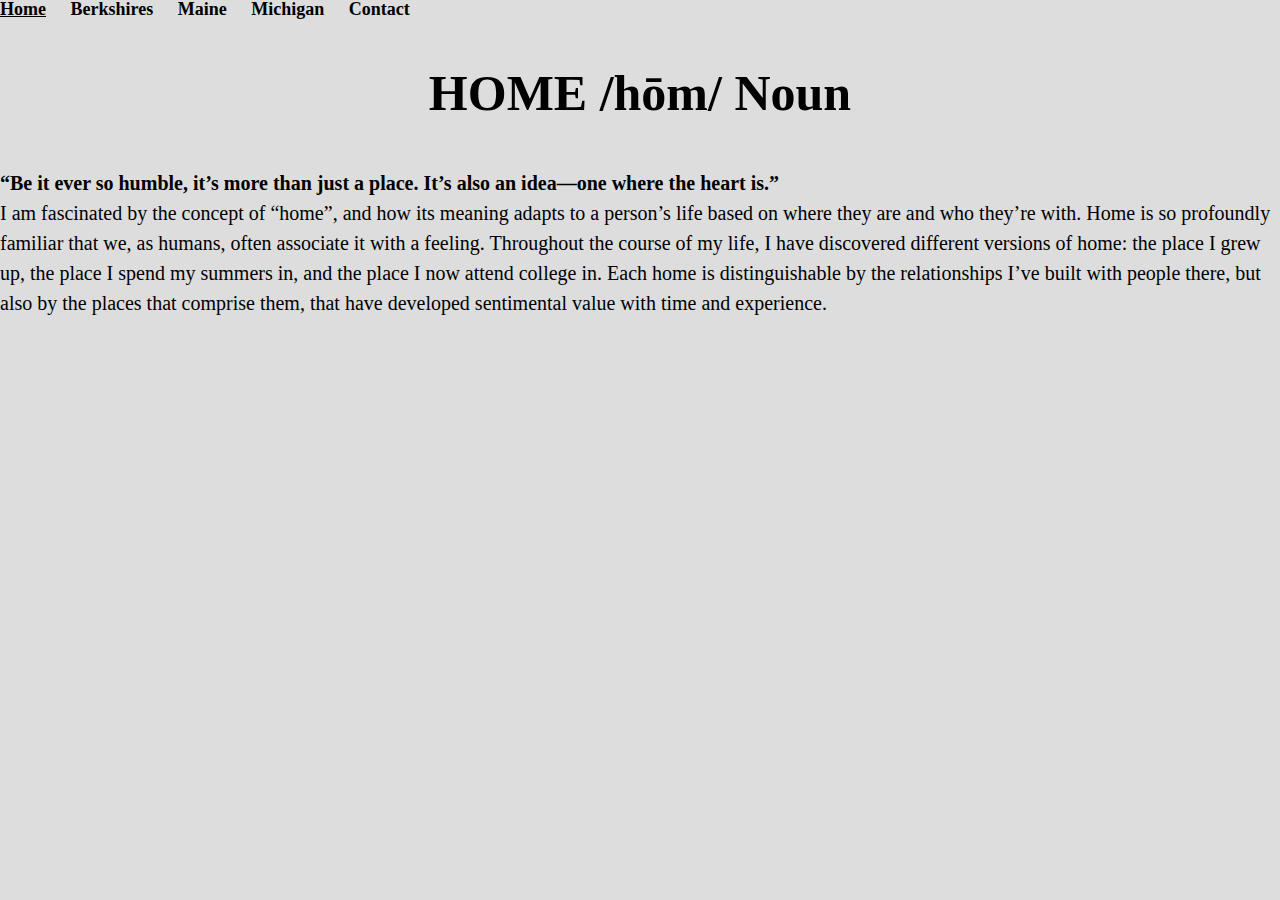
==== index.html @ ccea466a "first file upload" ====
<!DOCTYPE html>
<html lang="en" dir="ltr">
  <head>
    <meta charset="utf-8">
    <link rel="stylesheet" type="text/css" href="css/html5reset.css">
    <link rel="stylesheet" type="text/css" href="css/style.css">
    <title>New Company Inc.</title>
  </head>
  <body>
    <div class="skip"><a href="#main">Skip to Main Content</a></div>
    <div class="container">
    <div class="nav">
      <nav>
        <ul>
          <li><a href="index.html">Home</a></li>
          <li><a href="berkshires.html">Berkshires</a></li>
          <li><a href="maine.html">Maine</a></li> 
          <li><a href="michigan.html">Michigan</a></li>  
          <li><a href="contact.html">Contact</a></li>
        </ul>
      </nav>
    </div>
    </div>
<h1> HOME
        /hōm/
        Noun
        </h1>
    <h2>“Be it ever so humble, it’s more than just a place. It’s also an idea—one where the heart is.”
        </h2>
    <p>I am fascinated by the concept of “home”, and how its meaning adapts to a person’s life based on where they are and who they’re with. Home is so profoundly familiar that we, as humans, often associate it with a feeling. 

            Throughout the course of my life, I have discovered different versions of home: the place I grew up, the place I spend my summers in, and the place I now attend college in. Each home is distinguishable by the relationships I’ve built with people there, but also by the places that comprise them, that have developed sentimental value with time and experience. 
             </p>

    </body>
    </html>
---- css/style.css ----
html{
    scroll-behavior: smooth;
}

body{
  background-color: #ddd;
  font-size: 18px;
  margin: 0;
  padding: 0;
}

h1{
  font-size: 50px;
  line-height: 1;
  padding: 50px 0;
  text-align: center;
}

h2{
  font-size: 20px;
  line-height: 1.5;
}

p{
font-size: 20px;
  line-height: 1.5;

}

nav ul{
  list-style-type: none;
}

nav li{
  display: inline;
  padding-right: 20px;
}

nav a{
  color: black;
  font-weight: bold;
  text-decoration:none;
}

nav a:hover{
  text-decoration: underline;
}

.skip a{
  background: white;
  left: 0;
  padding: 6px;
  position: absolute;
  top: -40px;
  -webkit-transition: top 1s ease-out;
  transition: top 1s ease-out;
  z-index: 1;
}

.skip a:focus, .skip a:active{
  border: 2px solid black;
  left: auto;
  top: auto;
  height: auto;
  overflow: auto;
  margin: 40px;
  padding: 6px;
  z-index: 999;
}

a.skip{
  top:auto;
} 

*:focus{
border: 2px solid black;
}
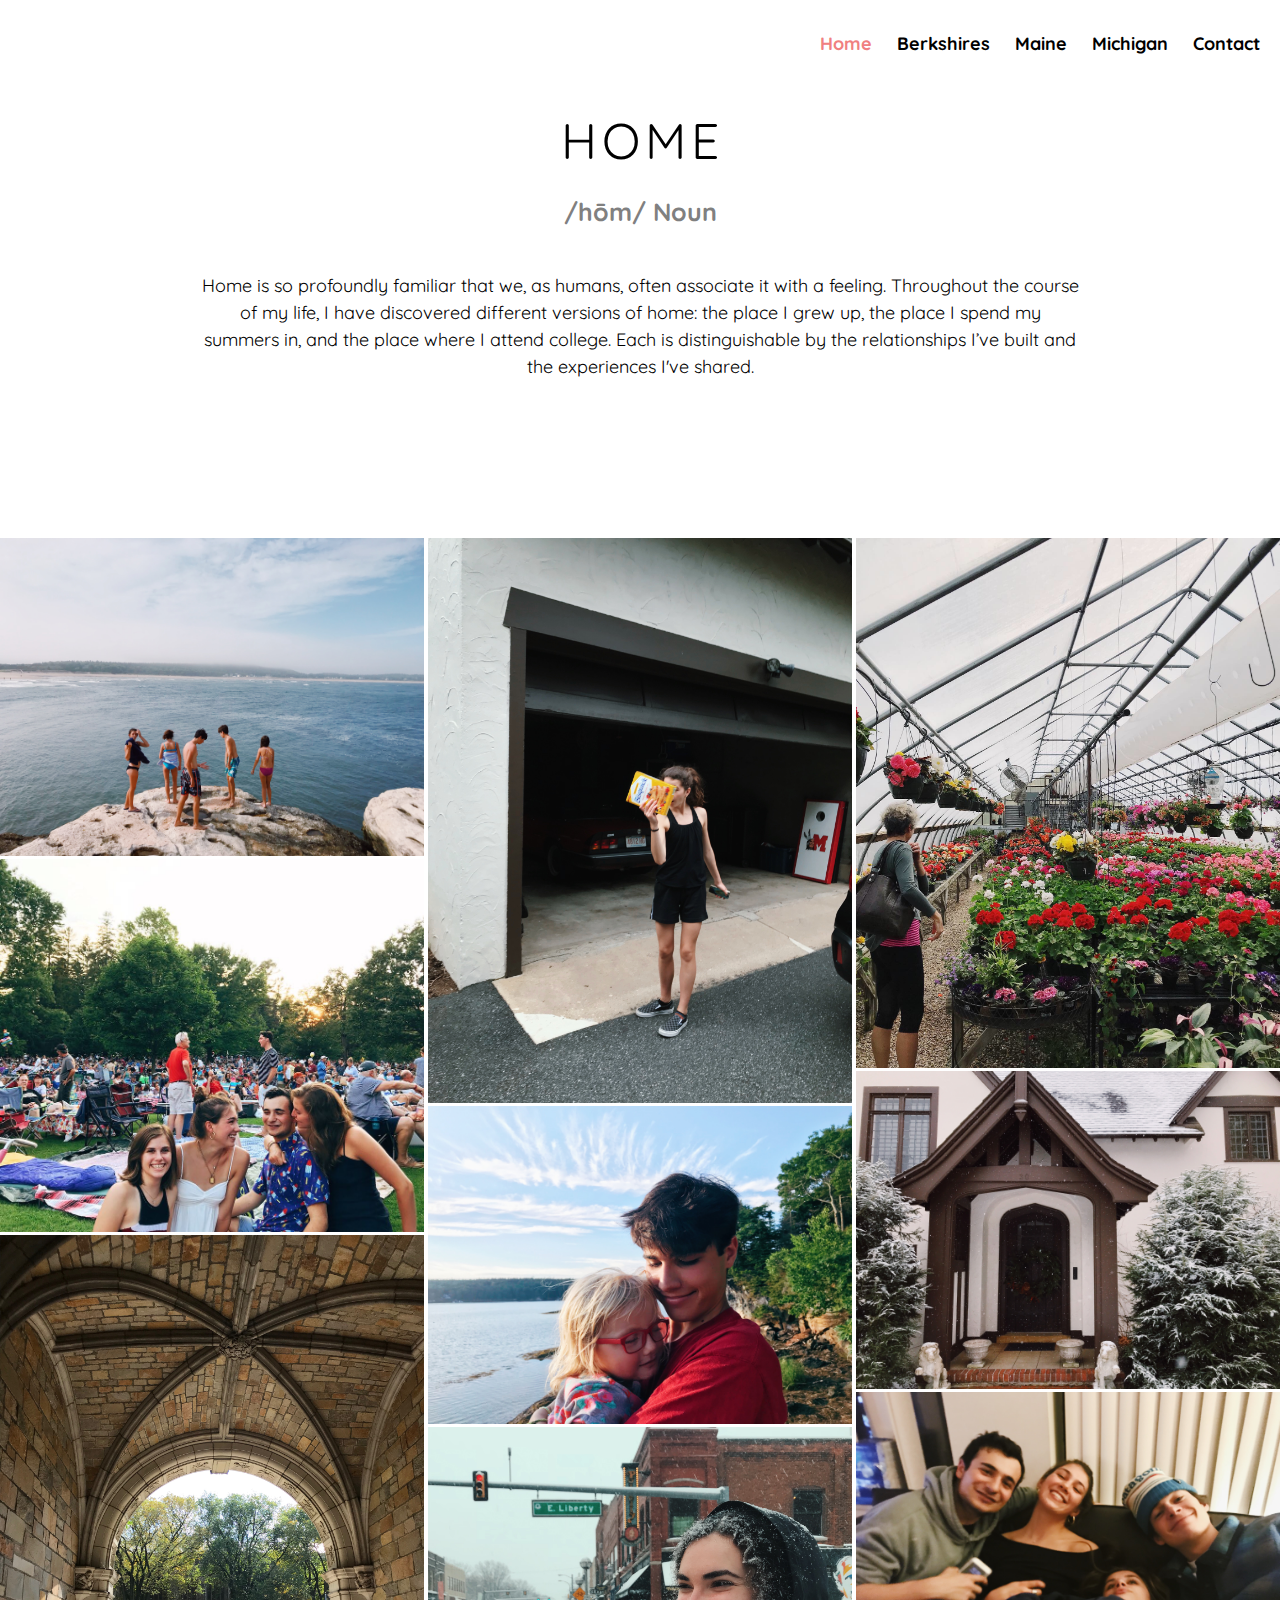
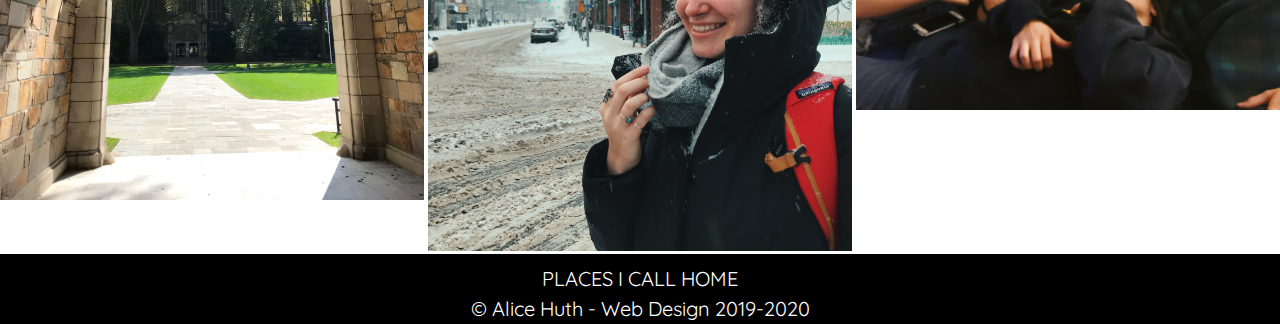
==== commit 473021f7: "updated files" ====
--- a/index.html
+++ b/index.html
@@ -4,33 +4,86 @@
     <meta charset="utf-8">
     <link rel="stylesheet" type="text/css" href="css/html5reset.css">
     <link rel="stylesheet" type="text/css" href="css/style.css">
-    <title>New Company Inc.</title>
+    <link href="https://fonts.googleapis.com/css?family=Quicksand&display=swap" rel="stylesheet">
+    <meta name="viewport" content="width=device-width, initial-scale=1, shrink-to-fit=no">
+    <title>HOME</title>
   </head>
   <body>
     <div class="skip"><a href="#main">Skip to Main Content</a></div>
     <div class="container">
     <div class="nav">
       <nav>
-        <ul>
-          <li><a href="index.html">Home</a></li>
-          <li><a href="berkshires.html">Berkshires</a></li>
-          <li><a href="maine.html">Maine</a></li> 
-          <li><a href="michigan.html">Michigan</a></li>  
-          <li><a href="contact.html">Contact</a></li>
-        </ul>
-      </nav>
+        <div id = nav_bar>
+      <ul> 
+            <li><a href="index.html" class='active-page'>Home</a></li>
+            <li><a href="berkshires.html">Berkshires</a></li>
+            <li><a href="maine.html">Maine</a></li> 
+            <li><a href="michigan.html">Michigan</a></li>
+            <li><a href="contact.html">Contact</a></li>  
+
+      </ul>
+        </nav>
+      </div>
+      </div>
+      </div>
     </div>
-    </div>
-<h1> HOME
-        /hōm/
-        Noun
-        </h1>
-    <h2>“Be it ever so humble, it’s more than just a place. It’s also an idea—one where the heart is.”
-        </h2>
-    <p>I am fascinated by the concept of “home”, and how its meaning adapts to a person’s life based on where they are and who they’re with. Home is so profoundly familiar that we, as humans, often associate it with a feeling. 
+ 
+    <header id="main">
+    <!-- <h1>HOME</h1> -->
 
-            Throughout the course of my life, I have discovered different versions of home: the place I grew up, the place I spend my summers in, and the place I now attend college in. Each home is distinguishable by the relationships I’ve built with people there, but also by the places that comprise them, that have developed sentimental value with time and experience. 
-             </p>
+    <div class="word">
+        <span>H</span>
+        <span>O</span>
+        <span>M</span>
+        <span>E</span>
+      </div>
+
+    <h2>/hōm/ Noun </h2>
+    <p>
+      Home is so profoundly familiar that we, as humans, often associate it with a feeling. Throughout the course of my life, I have discovered different versions of home: the place I grew up, the place I spend my summers in, and the place where I attend college. Each is distinguishable by the relationships I’ve built and the experiences I've shared. 
+       </p>
+    </header>
+
+    <section id="photos">
+        <img src="images/rocks.jpg" alt="rocks">
+        <img src="images/twood.jpg" alt="tanglewood">
+        <img src="images/arch.jpg" alt="arch">
+        <img src="images/bisquick.jpg" alt="bisquick">
+        <img src="images/max.jpg" alt="max">
+        <img src="images/nina.jpg" alt="nina">
+        <img src="images/mom.jpg" alt="mom">
+        <img src="images/homesnow.jpg" alt="homesnow">
+        <img src="images/goodfriends.jpg" alt="goodfriends">
+        
+    </section>
+
+    <script>
+    let spans = document.querySelectorAll('.word span');
+spans.forEach((span, idx) => {
+	span.addEventListener('click', (e) => {
+		e.target.classList.add('active');
+	});
+	span.addEventListener('animationend', (e) => {
+		e.target.classList.remove('active');
+	});
+	
+	// Initial animation
+	setTimeout(() => {
+		span.classList.add('active');
+	}, 750 * (idx+1))
+});
+    
+    
+    </script>
 
     </body>
+
+
+
+  
+
+    <footer>
+      <p> PLACES I CALL HOME<br/>
+        &copy; Alice Huth - Web Design 2019-2020</p>
+    </footer>
     </html>
--- a/css/style.css
+++ b/css/style.css
@@ -2,29 +2,47 @@
     scroll-behavior: smooth;
 }
 
+/* * {
+  box-sizing: border-box;
+} */
+
 body{
-  background-color: #ddd;
+  background-color: white;
+  font-family:'Quicksand', sans-serif;
   font-size: 18px;
   margin: 0;
-  padding: 0;
+  /* padding: 1rem; */
 }
 
 h1{
   font-size: 50px;
   line-height: 1;
-  padding: 50px 0;
+  padding: 40px 50px;
   text-align: center;
 }
 
 h2{
-  font-size: 20px;
-  line-height: 1.5;
+  color:gray;
+  font-size: 25px;
+  padding: 0px 20px;
+  text-align: center;
+  line-height: 20px;
 }
 
 p{
 font-size: 20px;
-  line-height: 1.5;
-
+line-height: 1.5;
+}
+
+p2{
+  color:black;
+  font-size: 18px;
+  grid-column: 2 / 2;
+  /* padding: 50px; */
+  text-align: center; 
+  margin-top: 50px;
+  line-height: 1.5em;
+  
 }
 
 nav ul{
@@ -44,6 +62,11 @@
 
 nav a:hover{
   text-decoration: underline;
+  color: lightblue;
+}
+
+#nav_bar ul li a.active-page{
+  color: lightcoral;
 }
 
 .skip a{
@@ -75,3 +98,402 @@
 *:focus{
 border: 2px solid black;
 } 
+
+footer{
+  background-color: black;
+  color: white;
+  grid-column: 1 / -1;  /* -1 enables the footer to span the whole page, could also be written as 1 / span 3.*/
+  grid-row: 7 / auto;   /*Can you rewrite it?*/
+  padding-top: 10px;
+  text-align: center;
+}
+
+.container{
+  /*Provided*/
+  display: grid;
+  /* grid-row-gap: 15px; */
+  /* grid-template-rows: 30px auto auto auto 100px;  */
+  grid-template-columns: 100px 300px 100px;
+  width: 100vw; 
+  /* padding: 30px; */
+}
+
+
+.nav{
+  /*Provided*/
+  background-attachment: fixed;
+  background-color: white;
+  padding-top: 20px; 
+  padding-bottom: 10px;
+  text-align: center;  
+  align-content: center;
+  grid-column: 1 / span 3;
+  /* grid-row: 1 / span 2; */
+}
+
+.bigicon {
+  font-size: 35px;
+  color: #36A0FF;
+  padding-left:2%;
+}
+form div{
+  display:inline-block;
+  width: 90%;
+}
+button.btn{             /*Why couldn't I just use button?*/
+  display: block;
+  margin: 0 auto;
+}
+
+#main{
+  background-attachment: fixed; /* Parallax effect */
+  /* background-image: url("../images/dots.png");  */
+  background-position: center;  /* Parallax effect */
+  background-repeat: no-repeat; /* Parallax effect */
+  background-size: cover;        /* Parallax effect */
+  color:black;
+  height: 450px; 
+  grid-column: 1 / -1;
+  /* grid-row: 1 / span 1; */
+
+}
+
+header p{
+  color:black;
+  font-size: 18px;
+  padding: 20px 80px;
+  text-align: center;
+}
+
+#berkshires{
+  background-attachment: fixed; /* Parallax effect */
+  background-image: url("../images/tanglewood.jpg"); 
+  background-position: center;  /* Parallax effect */
+  background-repeat: no-repeat; /* Parallax effect */
+  background-size: cover;        /* Parallax effect */
+  color: black;
+  height: 600px;
+  grid-column: 1 / -1;
+  /* grid-row: 1 / span 1; */
+}
+
+#maine{
+  background-attachment: fixed; /* Parallax effect */
+  background-image: url("../images/rocks.jpg"); 
+  background-position: center;  /* Parallax effect */
+  background-repeat: no-repeat; /* Parallax effect */
+  background-size: cover;        /* Parallax effect */
+  color: black;
+  height: 600px; 
+  grid-column: 1 / -1;
+  /* grid-row: 1 / span 1; */
+}
+
+#michigan{
+  background-attachment: fixed; /* Parallax effect */
+  background-image: url("../images/football.jpg"); 
+  background-position: center;  /* Parallax effect */
+  background-repeat: no-repeat; /* Parallax effect */
+  background-size: cover;        /* Parallax effect */
+  color: black;
+  height: 600px; 
+  grid-column: 1 / -1;
+  /* grid-row: 1 / span 1; */
+}
+
+
+#photos {
+  /* Prevent vertical gaps */
+  line-height: 1;
+  -webkit-column-count: 1;
+  -webkit-column-gap:   6px;
+  -moz-column-count:    1;
+  -moz-column-gap:      4px;
+  column-count:         1;
+  column-gap:           4px;  
+  display: flex nowrap;
+  flex-direction: column;
+  justify-content: space-around;
+}
+
+#photos img {
+  width: 100%;
+}
+
+#berkphotos{
+  display: flex nowrap;
+  flex-direction: column;
+  justify-content: space-around;
+  padding: 50px;
+}
+
+div.polaroid {
+  width: 100%;
+  background-color: white;
+  box-shadow: 0 4px 8px 0 rgba(0, 0, 0, 0.2), 0 6px 20px 0 rgba(0, 0, 0, 0.19);
+  margin-bottom: 25px;
+
+}
+
+div.captioncontainer {
+  text-align: center;
+  padding: 10px 20px;
+  
+}
+
+
+.word {
+  font-family: 'Quicksand', sans-serif;
+	perspective: 1000px; 
+  perspective-origin: 200px 40px;
+  text-align: center;
+  padding: 40px;
+}
+
+.word span {
+	cursor: pointer;
+	display: inline-block;
+	font-size: 50px;
+	user-select: none;
+	line-height: .5;
+}
+
+.word span:nth-child(1).active {
+	animation: balance 1.5s ease-out;
+	transform-origin: 0% 100% 0px;
+}
+
+@keyframes balance {
+	0%, 100% {
+		transform: rotate(0deg);
+	}
+	
+	30%, 60% {
+		transform: rotate(-45deg);
+	}
+}
+
+.word span:nth-child(2).active {
+	animation: shrinkjump 1s ease-in-out;
+	transform-origin: bottom center;
+}
+
+@keyframes shrinkjump {
+	10%, 35% {
+		transform: scale(2, .2) translate(0, 0);
+	}
+	
+	45%, 50% {
+		transform: scale(1) translate(0, -150px);
+	}
+	
+	80% {
+		transform: scale(1) translate(0, 0);
+	}
+}
+
+.word span:nth-child(3).active {
+	animation: falling 2s ease-out;
+	transform-origin: bottom center;
+}
+
+@keyframes falling {
+	12% {
+		transform: rotateX(240deg);
+	}
+	
+	24% {
+		transform: rotateX(150deg);
+	}
+	
+	36% {
+		transform: rotateX(200deg);
+	}
+	
+	48% {
+		transform: rotateX(175deg);
+	}
+	
+	60%, 85% {
+		transform: rotateX(180deg);
+	}
+	
+	100% {
+		transform: rotateX(0deg);
+	}
+}
+
+.word span:nth-child(4).active {
+	animation: rotate 1s ease-out;
+}
+
+@keyframes rotate {
+	20%, 80% {
+		transform: rotateY(180deg);
+	}
+	
+	100% {
+		transform: rotateY(360deg);
+	}
+}
+
+.word span:nth-child(5).active {
+	animation: toplong 1.5s linear;
+}
+
+@keyframes toplong {
+	10%, 40% {
+		transform: translateY(-48vh) scaleY(1);
+	}
+	
+	90% {
+		transform: translateY(-48vh) scaleY(4);
+	}
+}
+
+
+
+@media screen and (min-width: 800px){
+
+    #photos {
+    -moz-column-count:    2;
+    -webkit-column-count: 2;
+    column-count:         2; 
+
+    }
+  
+    .nav{
+      background-color: white;
+      text-align: right;
+      align-content: center;
+      padding-top: 35px;
+      padding-bottom: 35px;
+      grid-column: 1 / -1;
+      /* grid-row: 1 / span 1; */
+    }
+
+    .container{
+      display: grid;
+      grid-template-columns: 50px auto 500px auto 50px;
+      /* grid-template-rows: 70px 400px 400px 400px 400px 400px 100px; */
+    }
+
+    header p{
+      color:black;
+      font-size: 18px;
+      padding: 50px 200px;
+      text-align: center;
+    }
+
+    p2{
+      color:black;
+      font-size: 18px;
+      padding: 15px;
+      text-align: center;
+      grid-column: 3 / 4;
+
+    }
+
+    div.polaroid {
+      width: 100%;
+      background-color: white;
+      box-shadow: 0 4px 8px 0 rgba(0, 0, 0, 0.2), 0 6px 20px 0 rgba(0, 0, 0, 0.19);
+      margin-bottom: 25px;
+      
+    
+    }
+
+    #berkphotos{
+      -moz-column-count:    2;
+      -webkit-column-count: 2;
+      column-count:         2; 
+      padding: 80px 150px 150px 150px;
+      line-height: 2;
+      column-gap: 35px; 
+  
+    } 
+
+    div.captioncontainer {
+      text-align: center;
+      font-size: 20px;
+      padding: 20px 10px;
+      
+    }
+
+    .flip-card {
+      background-color: transparent;
+      width: 100%;
+      height: 100%;
+      border: 1px solid #f1f1f1;
+      perspective: 1000px;
+    
+    }
+    
+    .flip-card-inner {
+      position: relative;
+      width: 100%;
+      height: 100%;
+      text-align: center;
+      transition: transform 0.8s;
+      transform-style: preserve-3d;
+    }
+    
+    .flip-card:hover .flip-card-inner {
+      transform: rotateY(180deg);
+    }
+    
+    .flip-card-front, .flip-card-back {
+      position: absolute;
+      width: 100%;
+      height: 100%;
+      backface-visibility: hidden;
+    }
+
+    .flip-card-front {
+      background-color: #bbb;
+      color: black;
+    }
+    
+    /* Style the back side */
+    .flip-card-back {
+      background-color: dodgerblue;
+      color: white;
+      transform: rotateY(180deg);
+    }
+    
+  }
+  /* .placecontainer{
+    display: flex nowrap;
+    flex-direction: column;
+    justify-content: center;
+  } */
+
+  @media (min-width: 1000px) {
+    #photos {
+    -moz-column-count:    3;
+    -webkit-column-count: 3;
+    column-count:         3;
+    }
+  }
+
+
+@media screen and (prefers-reduced-motion: reduce){
+  html{
+      scroll-behavior: auto; /* Removes scroll animation */
+  }
+
+  .skip a{
+    background: white;
+    left: 0;
+    padding: 6px;
+    position: absolute;
+    top: -40px;
+    -webkit-transition: none !important; /* Your code here - set to default setting */
+    transition: none !important;/* Your code here - set to default setting */
+    z-index: 1;
+  }
+
+  .skip a:focus{
+    top:0;
+  }
+}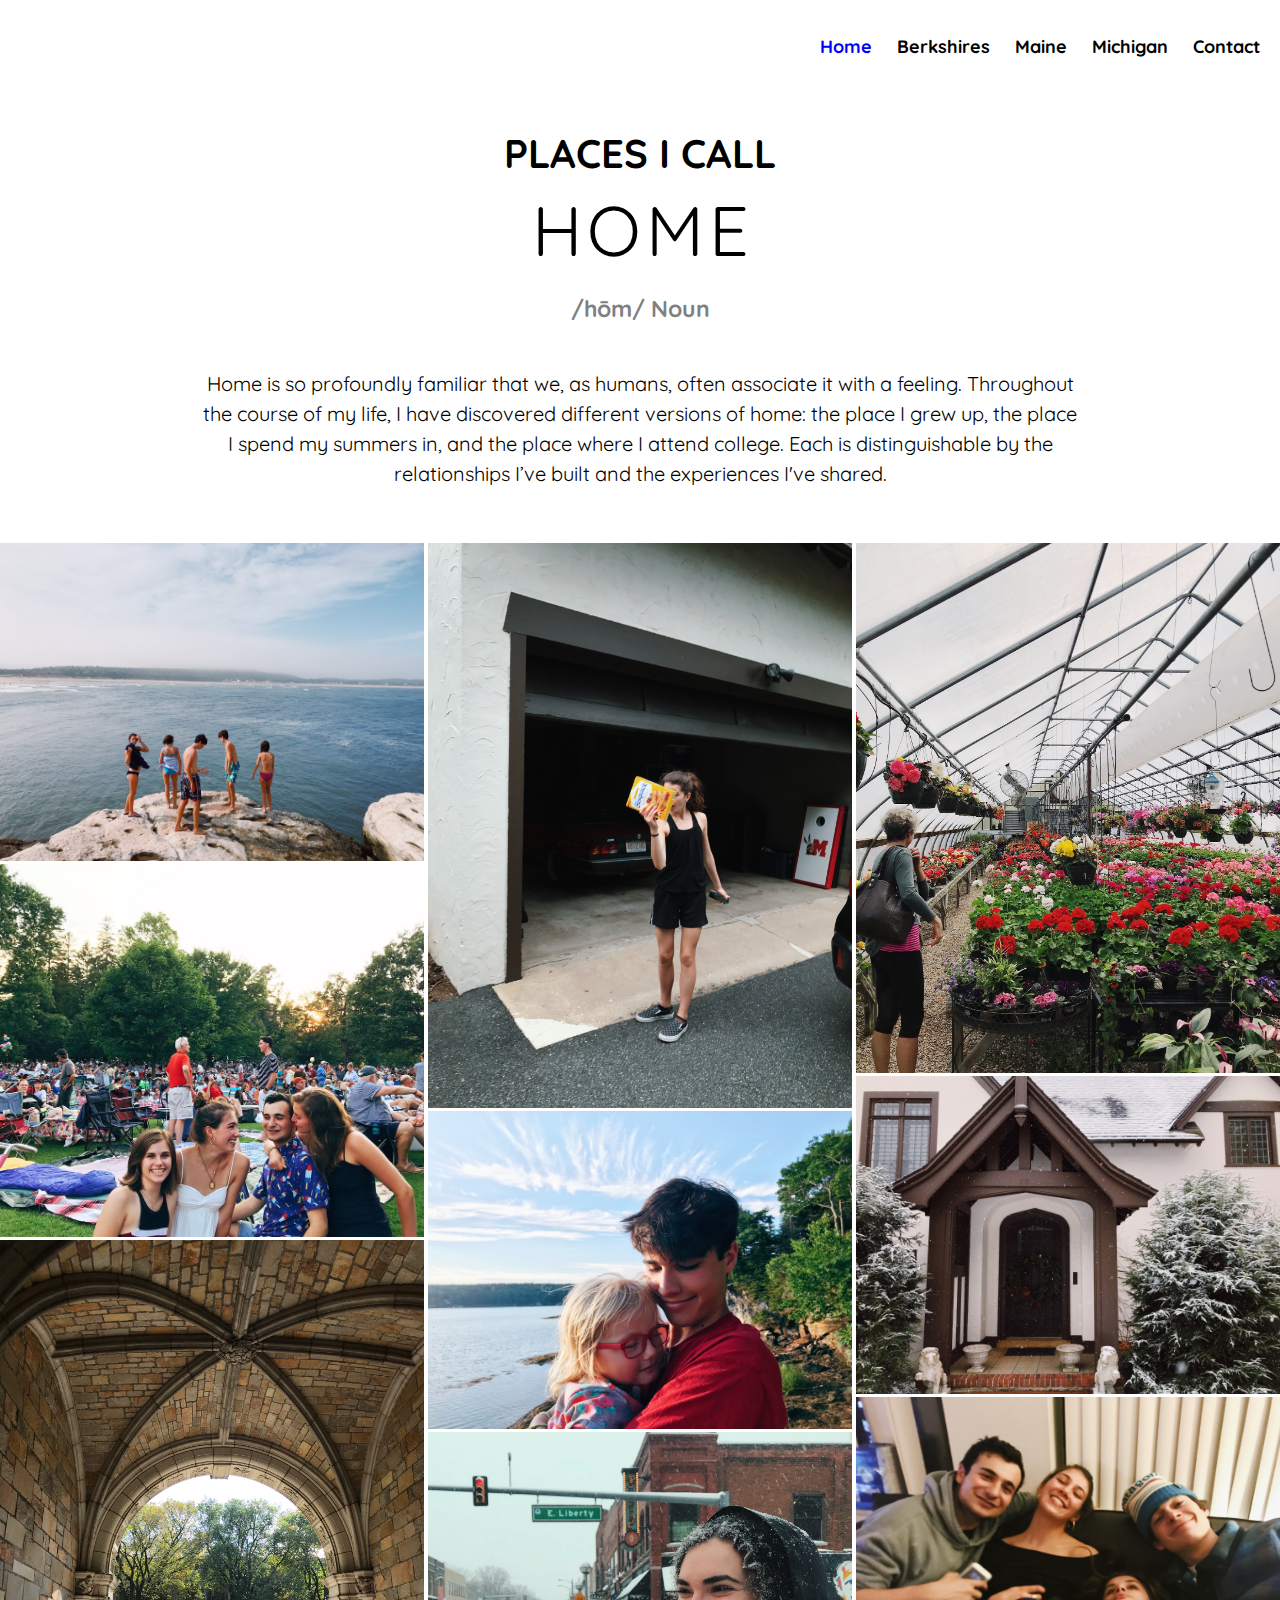
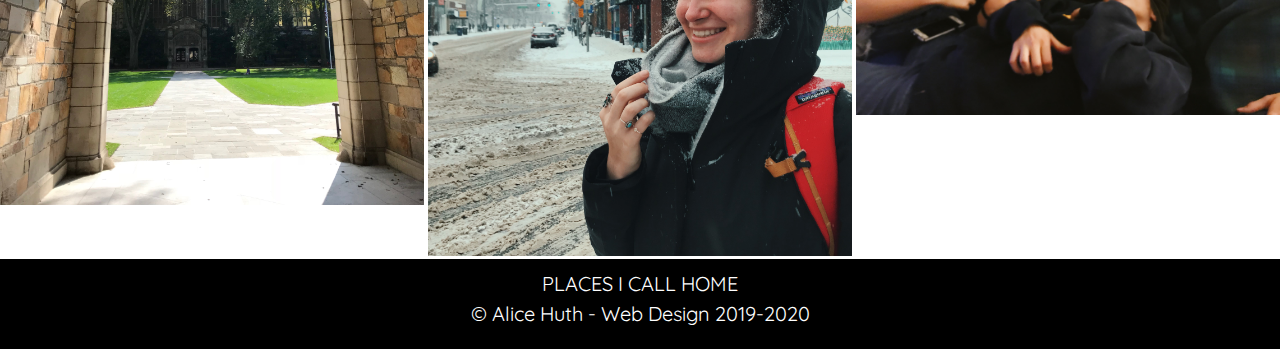
==== commit 8d46703e: "contact form" ====
--- a/index.html
+++ b/index.html
@@ -9,7 +9,7 @@
     <title>HOME</title>
   </head>
   <body>
-    <div class="skip"><a href="#main">Skip to Main Content</a></div>
+    <div class="skip"><a href="#photos">Skip to Main Content</a></div>
     <div class="container">
     <div class="nav">
       <nav>
@@ -29,7 +29,7 @@
     </div>
  
     <header id="main">
-    <!-- <h1>HOME</h1> -->
+    <h1>PLACES I CALL</h1>
 
     <div class="word">
         <span>H</span>
@@ -76,6 +76,17 @@
     
     </script>
 
+    <!-- Global site tag (gtag.js) - Google Analytics -->
+<script async src="https://www.googletagmanager.com/gtag/js?id=UA-151779955-2"></script>
+<script>
+  window.dataLayer = window.dataLayer || [];
+  function gtag(){dataLayer.push(arguments);}
+  gtag('js', new Date());
+
+  gtag('config', 'UA-151779955-2');
+</script>
+
+
     </body>
 
 
--- a/css/style.css
+++ b/css/style.css
@@ -15,35 +15,47 @@
 }
 
 h1{
-  font-size: 50px;
+  font-size: 25px;
   line-height: 1;
-  padding: 40px 50px;
+  padding: 40px 60px;
   text-align: center;
 }
 
 h2{
   color:gray;
-  font-size: 25px;
-  padding: 0px 20px;
+  font-size: 23px;
   text-align: center;
   line-height: 20px;
+}
+
+h3{
+  font-size: 18px;
+  text-align: center;
+  line-height: 20px;
+  padding: 50px;
+
 }
 
 p{
 font-size: 20px;
 line-height: 1.5;
+padding-bottom: 20px;
 }
 
 p2{
   color:black;
-  font-size: 18px;
+  font-size: 14px;
   grid-column: 2 / 2;
   /* padding: 50px; */
   text-align: center; 
+  align-content: center;
   margin-top: 50px;
-  line-height: 1.5em;
-  
-}
+  margin-bottom: 50px;
+  line-height: 1.5em
+  
+}
+
+
 
 nav ul{
   list-style-type: none;
@@ -62,11 +74,11 @@
 
 nav a:hover{
   text-decoration: underline;
-  color: lightblue;
+  color: orchid;
 }
 
 #nav_bar ul li a.active-page{
-  color: lightcoral;
+  color: blue;
 }
 
 .skip a{
@@ -103,9 +115,9 @@
   background-color: black;
   color: white;
   grid-column: 1 / -1;  /* -1 enables the footer to span the whole page, could also be written as 1 / span 3.*/
-  grid-row: 7 / auto;   /*Can you rewrite it?*/
   padding-top: 10px;
   text-align: center;
+  
 }
 
 .container{
@@ -113,7 +125,7 @@
   display: grid;
   /* grid-row-gap: 15px; */
   /* grid-template-rows: 30px auto auto auto 100px;  */
-  grid-template-columns: 100px 300px 100px;
+  grid-template-columns: 1fr 3fr 1fr;
   width: 100vw; 
   /* padding: 30px; */
 }
@@ -121,29 +133,18 @@
 
 .nav{
   /*Provided*/
+  font-size: 14px;
+  line-height: 23px;
   background-attachment: fixed;
   background-color: white;
   padding-top: 20px; 
   padding-bottom: 10px;
-  text-align: center;  
-  align-content: center;
-  grid-column: 1 / span 3;
+  text-align: right;  
+  grid-column: 3 / 3; 
   /* grid-row: 1 / span 2; */
 }
 
-.bigicon {
-  font-size: 35px;
-  color: #36A0FF;
-  padding-left:2%;
-}
-form div{
-  display:inline-block;
-  width: 90%;
-}
-button.btn{             /*Why couldn't I just use button?*/
-  display: block;
-  margin: 0 auto;
-}
+
 
 #main{
   background-attachment: fixed; /* Parallax effect */
@@ -151,7 +152,7 @@
   background-position: center;  /* Parallax effect */
   background-repeat: no-repeat; /* Parallax effect */
   background-size: cover;        /* Parallax effect */
-  color:black;
+  color: black;
   height: 450px; 
   grid-column: 1 / -1;
   /* grid-row: 1 / span 1; */
@@ -160,7 +161,7 @@
 
 header p{
   color:black;
-  font-size: 18px;
+  font-size: 14px;
   padding: 20px 80px;
   text-align: center;
 }
@@ -224,7 +225,7 @@
   display: flex nowrap;
   flex-direction: column;
   justify-content: space-around;
-  padding: 50px;
+  /* padding: 50px; */
 }
 
 div.polaroid {
@@ -237,23 +238,23 @@
 
 div.captioncontainer {
   text-align: center;
+  align-content: center;
   padding: 10px 20px;
   
 }
-
 
 .word {
   font-family: 'Quicksand', sans-serif;
 	perspective: 1000px; 
   perspective-origin: 200px 40px;
   text-align: center;
-  padding: 40px;
+  padding-bottom: 40px;
 }
 
 .word span {
 	cursor: pointer;
 	display: inline-block;
-	font-size: 50px;
+	font-size: 70px;
 	user-select: none;
 	line-height: .5;
 }
@@ -351,9 +352,40 @@
 	}
 }
 
-
-
-@media screen and (min-width: 800px){
+input[type=text], select, textarea {
+  width: 100%;
+  padding: 12px;
+  border: 1px solid #ccc;
+  border-radius: 4px;
+  box-sizing: border-box;
+  margin-top: 6px;
+  margin-bottom: 16px;
+  resize: vertical;
+}
+
+input[type=send] {
+  background-color: orangered;
+  color: white;
+  padding: 12px 20px;
+  border: none;
+  border-radius: 4px;
+  cursor: pointer;
+}
+
+input[type=send]:hover {
+  background-color: orangered;
+}
+
+.form_container {
+  border-radius: 5px;
+  border-color: lightcoral;
+  padding: 120px;
+}
+
+
+
+
+@media screen and (min-width: 700px){
 
     #photos {
     -moz-column-count:    2;
@@ -361,33 +393,38 @@
     column-count:         2; 
 
     }
+
+    .container{
+      display: grid;
+      grid-template-columns: 1fr auto 5fr auto 1fr;
+      /* grid-template-rows: 70px 400px 400px 400px 400px 400px 100px; */
+    }
+
   
     .nav{
+      font-size: 20px;
+      background-attachment: fixed;
       background-color: white;
       text-align: right;
-      align-content: center;
+      align-content: right; 
       padding-top: 35px;
       padding-bottom: 35px;
-      grid-column: 1 / -1;
+      grid-column: 3 / span 1; 
       /* grid-row: 1 / span 1; */
     }
-
-    .container{
-      display: grid;
-      grid-template-columns: 50px auto 500px auto 50px;
-      /* grid-template-rows: 70px 400px 400px 400px 400px 400px 100px; */
-    }
-
+    
+
+    
     header p{
       color:black;
-      font-size: 18px;
+      font-size: 15px;
       padding: 50px 200px;
       text-align: center;
     }
 
     p2{
       color:black;
-      font-size: 18px;
+      font-size: 20px;
       padding: 15px;
       text-align: center;
       grid-column: 3 / 4;
@@ -420,53 +457,7 @@
       
     }
 
-    .flip-card {
-      background-color: transparent;
-      width: 100%;
-      height: 100%;
-      border: 1px solid #f1f1f1;
-      perspective: 1000px;
-    
-    }
-    
-    .flip-card-inner {
-      position: relative;
-      width: 100%;
-      height: 100%;
-      text-align: center;
-      transition: transform 0.8s;
-      transform-style: preserve-3d;
-    }
-    
-    .flip-card:hover .flip-card-inner {
-      transform: rotateY(180deg);
-    }
-    
-    .flip-card-front, .flip-card-back {
-      position: absolute;
-      width: 100%;
-      height: 100%;
-      backface-visibility: hidden;
-    }
-
-    .flip-card-front {
-      background-color: #bbb;
-      color: black;
-    }
-    
-    /* Style the back side */
-    .flip-card-back {
-      background-color: dodgerblue;
-      color: white;
-      transform: rotateY(180deg);
-    }
-    
-  }
-  /* .placecontainer{
-    display: flex nowrap;
-    flex-direction: column;
-    justify-content: center;
-  } */
+  
 
   @media (min-width: 1000px) {
     #photos {
@@ -474,6 +465,85 @@
     -webkit-column-count: 3;
     column-count:         3;
     }
+
+    .nav{
+      font-size: 18px;
+      background-attachment: fixed;
+      background-color: white;
+      text-align: right;
+      align-content: right; 
+      padding-top: 35px;
+      padding-bottom: 35px;
+      grid-column: 3 / -1;
+      /* grid-row: 1 / span 1; */
+    }
+
+    h1{
+      font-size: 40px;
+      line-height: 1;
+      padding: 40px 50px;
+      text-align: center;
+    }
+    
+    .container{
+      display: grid;
+      grid-template-columns: 1fr auto 5fr auto 1fr;
+      /* grid-template-rows: 70px 400px 400px 400px 400px 400px 100px; */
+    }
+
+    /* p2{
+      color:black;
+      font-size: 30px;
+      grid-column: 2 / 2;
+      /* padding: 50px; */
+      /* text-align: center; 
+      align-content: center;
+      margin-top: 50px;
+      margin-bottom: 25px;
+      
+    } */ 
+
+    header p{
+      color:black;
+      font-size: 20px;
+      padding: 50px 200px;
+      text-align: center;
+    }
+
+    p2{
+      color:black;
+      font-size: 18px;
+      padding: 15px;
+      text-align: center;
+      grid-column: 3 / 4;
+
+    }
+
+    div.polaroid {
+      width: 100%;
+      background-color: white;
+      box-shadow: 0 4px 8px 0 rgba(0, 0, 0, 0.2), 0 6px 20px 0 rgba(0, 0, 0, 0.19);
+      margin-bottom: 25px;
+      
+    }
+
+    #berkphotos{
+      -moz-column-count:    2;
+      -webkit-column-count: 2;
+      column-count:         2; 
+      padding: 80px 150px 150px 150px;
+      line-height: 2;
+      column-gap: 35px; 
+  
+    } 
+
+    div.captioncontainer {
+      text-align: center;
+      font-size: 20px;
+      padding: 20px 10px;
+      
+    }
+
   }
 
 
@@ -496,4 +566,7 @@
   .skip a:focus{
     top:0;
   }
-}+}
+
+
+}
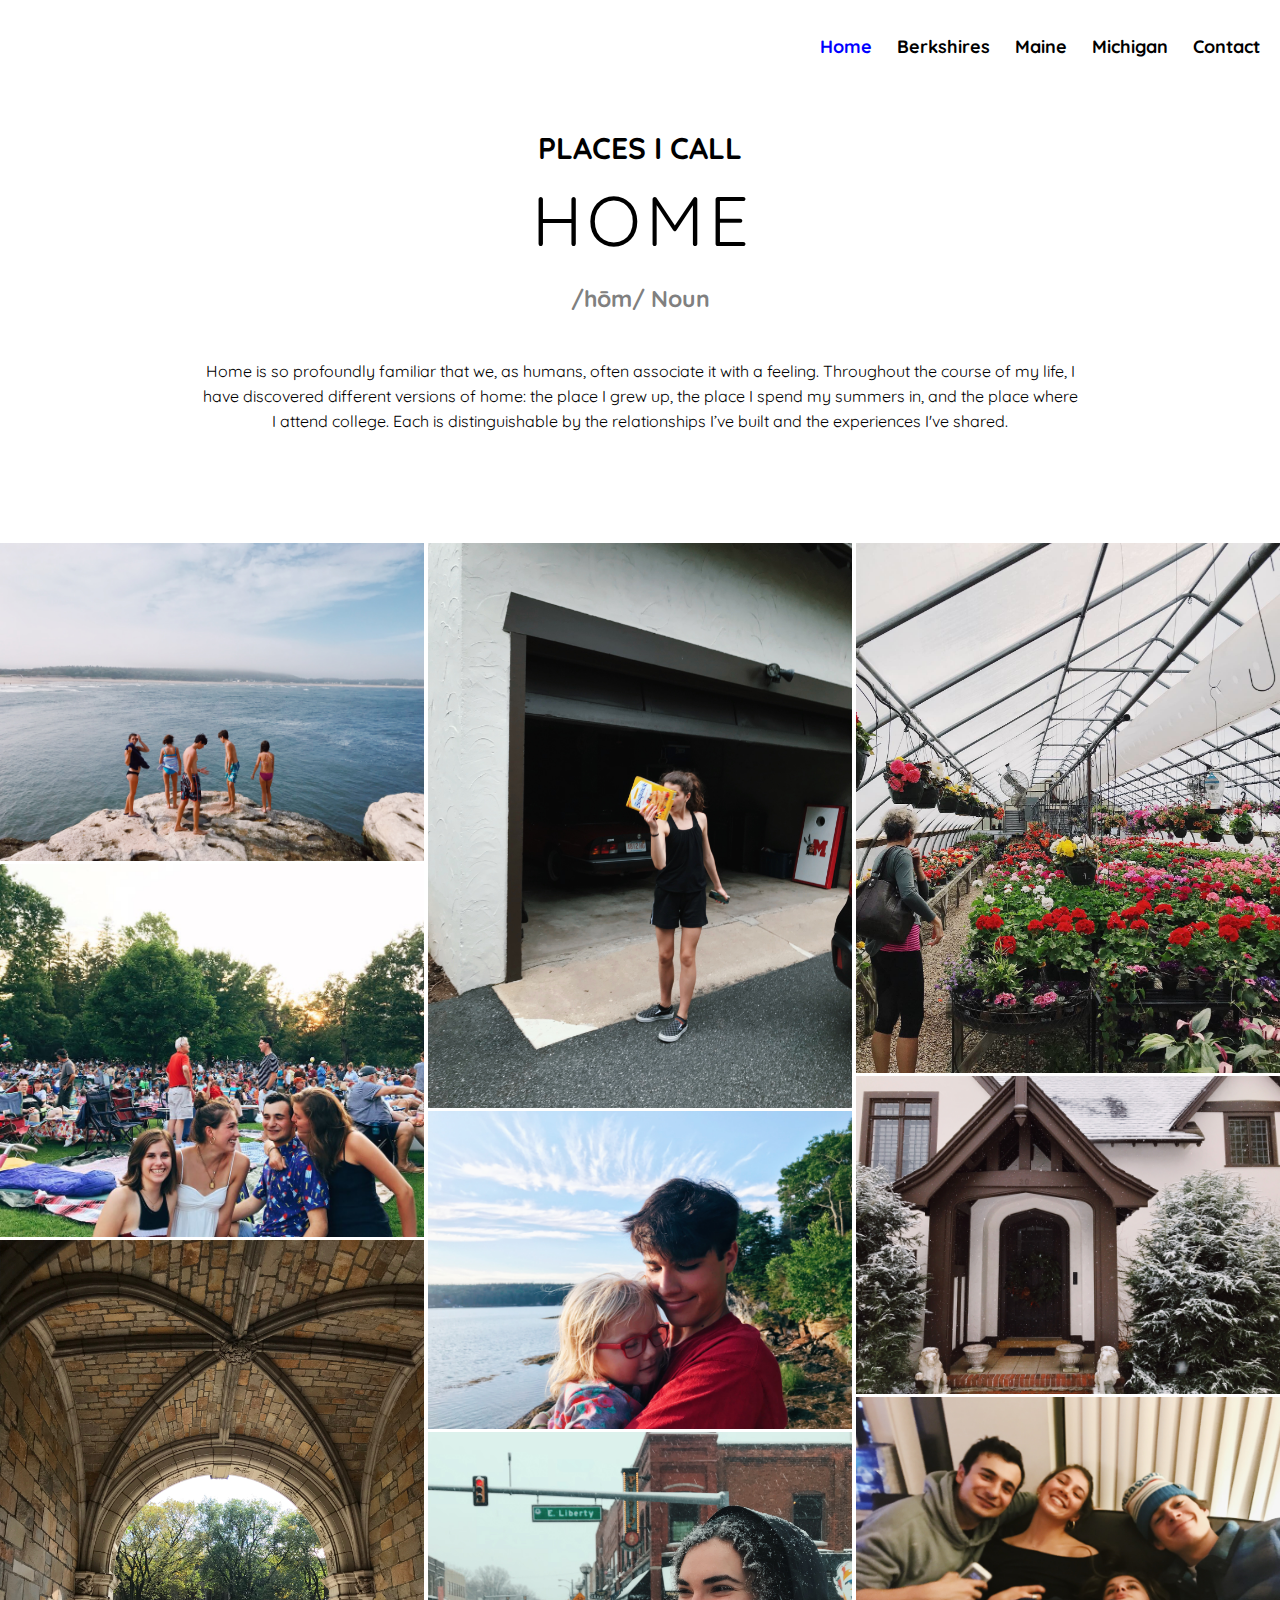
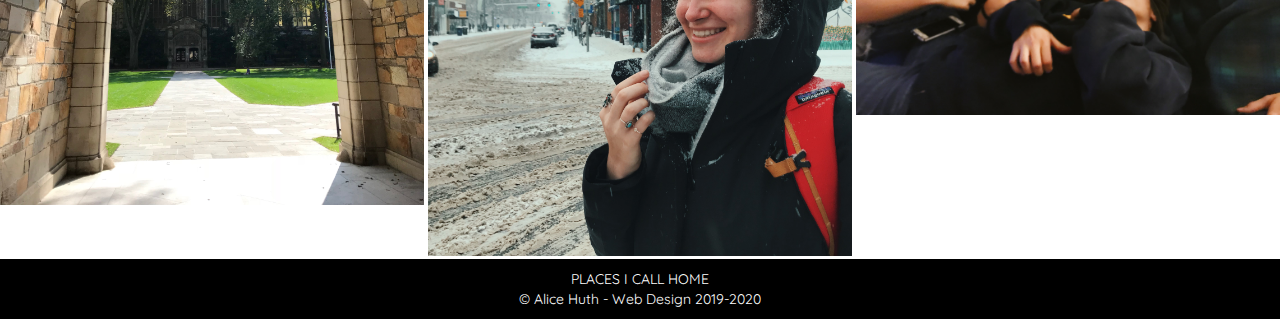
==== commit 1b0db2b8: "file updates" ====
--- a/index.html
+++ b/index.html
@@ -9,6 +9,7 @@
     <title>HOME</title>
   </head>
   <body>
+  <main>
     <div class="skip"><a href="#photos">Skip to Main Content</a></div>
     <div class="container">
     <div class="nav">
@@ -22,11 +23,10 @@
             <li><a href="contact.html">Contact</a></li>  
 
       </ul>
+    </div>
         </nav>
       </div>
       </div>
-      </div>
-    </div>
  
     <header id="main">
     <h1>PLACES I CALL</h1>
@@ -73,7 +73,6 @@
 	}, 750 * (idx+1))
 });
     
-    
     </script>
 
     <!-- Global site tag (gtag.js) - Google Analytics -->
@@ -85,16 +84,11 @@
 
   gtag('config', 'UA-151779955-2');
 </script>
-
-
-    </body>
-
-
-
-  
-
+</main>   
     <footer>
       <p> PLACES I CALL HOME<br/>
         &copy; Alice Huth - Web Design 2019-2020</p>
     </footer>
+
+  </body>
     </html>
--- a/css/style.css
+++ b/css/style.css
@@ -1,22 +1,17 @@
 html{
     scroll-behavior: smooth;
 }
-
-/* * {
-  box-sizing: border-box;
-} */
 
 body{
   background-color: white;
   font-family:'Quicksand', sans-serif;
   font-size: 18px;
-  margin: 0;
-  /* padding: 1rem; */
+  
 }
 
 h1{
   font-size: 25px;
-  line-height: 1;
+  line-height: 20px;
   padding: 40px 60px;
   text-align: center;
 }
@@ -36,13 +31,7 @@
 
 }
 
-p{
-font-size: 20px;
-line-height: 1.5;
-padding-bottom: 20px;
-}
-
-p2{
+h4{
   color:black;
   font-size: 14px;
   grid-column: 2 / 2;
@@ -51,11 +40,39 @@
   align-content: center;
   margin-top: 50px;
   margin-bottom: 50px;
-  line-height: 1.5em
-  
-}
-
-
+  line-height: 20px; 
+
+}
+
+header p{
+  color:black;
+  font-size: 14px;
+  padding: 20px 60px 50px 60px;
+  text-align: center;
+}
+
+footer p{
+  color:white;
+  font-size: 14px;
+}
+
+p{
+font-size: 20px;
+line-height: 20px;
+padding-bottom: 10px;
+}
+
+/* p2{
+  color:black;
+  font-size: 14px;
+  grid-column: 2 / 2;
+  /* padding: 50px; */
+  /* text-align: center; 
+  align-content: center;
+  margin-top: 50px;
+  margin-bottom: 50px;
+  line-height: 20px; 
+} */ 
 
 nav ul{
   list-style-type: none;
@@ -114,57 +131,38 @@
 footer{
   background-color: black;
   color: white;
-  grid-column: 1 / -1;  /* -1 enables the footer to span the whole page, could also be written as 1 / span 3.*/
+  grid-column: 1 / -1;  
   padding-top: 10px;
   text-align: center;
-  
 }
 
 .container{
-  /*Provided*/
   display: grid;
-  /* grid-row-gap: 15px; */
-  /* grid-template-rows: 30px auto auto auto 100px;  */
   grid-template-columns: 1fr 3fr 1fr;
   width: 100vw; 
-  /* padding: 30px; */
-}
-
+}
 
 .nav{
-  /*Provided*/
   font-size: 14px;
   line-height: 23px;
   background-attachment: fixed;
   background-color: white;
-  padding-top: 20px; 
+  padding-top: 10px; 
   padding-bottom: 10px;
   text-align: right;  
   grid-column: 3 / 3; 
-  /* grid-row: 1 / span 2; */
-}
-
-
+}
 
 #main{
   background-attachment: fixed; /* Parallax effect */
-  /* background-image: url("../images/dots.png");  */
   background-position: center;  /* Parallax effect */
   background-repeat: no-repeat; /* Parallax effect */
   background-size: cover;        /* Parallax effect */
   color: black;
   height: 450px; 
   grid-column: 1 / -1;
-  /* grid-row: 1 / span 1; */
-
-}
-
-header p{
-  color:black;
-  font-size: 14px;
-  padding: 20px 80px;
-  text-align: center;
-}
+}
+
 
 #berkshires{
   background-attachment: fixed; /* Parallax effect */
@@ -175,7 +173,6 @@
   color: black;
   height: 600px;
   grid-column: 1 / -1;
-  /* grid-row: 1 / span 1; */
 }
 
 #maine{
@@ -187,7 +184,6 @@
   color: black;
   height: 600px; 
   grid-column: 1 / -1;
-  /* grid-row: 1 / span 1; */
 }
 
 #michigan{
@@ -199,7 +195,18 @@
   color: black;
   height: 600px; 
   grid-column: 1 / -1;
-  /* grid-row: 1 / span 1; */
+}
+
+#contact{
+  background-attachment: fixed; /* Parallax effect */
+  background-image: url("../images/boatledge.jpg"); 
+  background-position: center;  /* Parallax effect */
+  background-repeat: no-repeat; /* Parallax effect */
+  background-size: cover;        /* Parallax effect */
+  color: black;
+  height: 500px;
+  grid-column: 1 / -1;
+
 }
 
 
@@ -225,7 +232,6 @@
   display: flex nowrap;
   flex-direction: column;
   justify-content: space-around;
-  /* padding: 50px; */
 }
 
 div.polaroid {
@@ -363,7 +369,7 @@
   resize: vertical;
 }
 
-input[type=send] {
+input[type=submit] {
   background-color: orangered;
   color: white;
   padding: 12px 20px;
@@ -372,18 +378,14 @@
   cursor: pointer;
 }
 
-input[type=send]:hover {
+input[type=submit]:hover {
   background-color: orangered;
 }
 
 .form_container {
   border-radius: 5px;
-  border-color: lightcoral;
-  padding: 120px;
-}
-
-
-
+  padding: 40px;
+}
 
 @media screen and (min-width: 700px){
 
@@ -391,40 +393,118 @@
     -moz-column-count:    2;
     -webkit-column-count: 2;
     column-count:         2; 
-
     }
 
     .container{
       display: grid;
       grid-template-columns: 1fr auto 5fr auto 1fr;
-      /* grid-template-rows: 70px 400px 400px 400px 400px 400px 100px; */
-    }
-
-  
+    }
+
+    h1{
+      font-size: 30px;
+      padding: 40px 60px;
+      text-align: center;
+    }
+
+    header p{
+      color:black;
+      font-size: 16px;
+      padding: 50px 150px;
+      line-height: 25px;
+      text-align: center;
+    }
+
+
+    h4{
+      color:black;
+      font-size: 18px;
+      padding: 15px;
+      text-align: center;
+      grid-column: 2 / 4;
+      line-height: 30px;
+    }
+
     .nav{
+      font-size: 18px;
+      background-attachment: fixed;
+      background-color: white;
+      text-align: center;
+      align-content: center; 
+      padding-top: 35px;
+      padding-bottom: 35px;
+      grid-column: 2 / span 2; 
+    }
+    
+    div.polaroid {
+      width: 100%;
+      background-color: white;
+      box-shadow: 0 4px 8px 0 rgba(0, 0, 0, 0.2), 0 6px 20px 0 rgba(0, 0, 0, 0.19);
+      margin-bottom: 25px;
+    }
+
+    #berkphotos{
+      -moz-column-count:    2;
+      -webkit-column-count: 2;
+      column-count:         2; 
+      padding: 80px 150px 150px 150px;
+      line-height: 2;
+      column-gap: 35px; 
+    } 
+
+    div.captioncontainer {
+      text-align: center;
       font-size: 20px;
+      padding: 20px 10px; 
+    }
+
+    .form_container {
+      border-radius: 5px;
+      padding: 80px;
+    }
+
+  @media (min-width: 1000px) {
+
+    .container{
+      display: grid;
+      grid-template-columns: 1fr auto 5fr auto 1fr;
+    }
+
+    #photos {
+    -moz-column-count:    3;
+    -webkit-column-count: 3;
+    column-count:         3;
+    }
+
+    .nav{
+      font-size: 18px;
       background-attachment: fixed;
       background-color: white;
       text-align: right;
       align-content: right; 
       padding-top: 35px;
       padding-bottom: 35px;
-      grid-column: 3 / span 1; 
-      /* grid-row: 1 / span 1; */
+      grid-column: 3 / -1;
+    }
+
+    h1{
+      font-size: 30px;
+      line-height: 1;
+      padding: 40px 50px;
+      text-align: center;
     }
     
 
-    
     header p{
       color:black;
-      font-size: 15px;
+      font-size: 16px;
       padding: 50px 200px;
-      text-align: center;
-    }
-
-    p2{
+      line-height: 25px;
+      text-align: center;
+    }
+
+    h4{
       color:black;
-      font-size: 20px;
+      font-size: 18px;
       padding: 15px;
       text-align: center;
       grid-column: 3 / 4;
@@ -437,7 +517,6 @@
       box-shadow: 0 4px 8px 0 rgba(0, 0, 0, 0.2), 0 6px 20px 0 rgba(0, 0, 0, 0.19);
       margin-bottom: 25px;
       
-    
     }
 
     #berkphotos{
@@ -454,94 +533,11 @@
       text-align: center;
       font-size: 20px;
       padding: 20px 10px;
-      
-    }
-
-  
-
-  @media (min-width: 1000px) {
-    #photos {
-    -moz-column-count:    3;
-    -webkit-column-count: 3;
-    column-count:         3;
-    }
-
-    .nav{
-      font-size: 18px;
-      background-attachment: fixed;
-      background-color: white;
-      text-align: right;
-      align-content: right; 
-      padding-top: 35px;
-      padding-bottom: 35px;
-      grid-column: 3 / -1;
-      /* grid-row: 1 / span 1; */
-    }
-
-    h1{
-      font-size: 40px;
-      line-height: 1;
-      padding: 40px 50px;
-      text-align: center;
-    }
-    
-    .container{
-      display: grid;
-      grid-template-columns: 1fr auto 5fr auto 1fr;
-      /* grid-template-rows: 70px 400px 400px 400px 400px 400px 100px; */
-    }
-
-    /* p2{
-      color:black;
-      font-size: 30px;
-      grid-column: 2 / 2;
-      /* padding: 50px; */
-      /* text-align: center; 
-      align-content: center;
-      margin-top: 50px;
-      margin-bottom: 25px;
-      
-    } */ 
-
-    header p{
-      color:black;
-      font-size: 20px;
-      padding: 50px 200px;
-      text-align: center;
-    }
-
-    p2{
-      color:black;
-      font-size: 18px;
-      padding: 15px;
-      text-align: center;
-      grid-column: 3 / 4;
-
-    }
-
-    div.polaroid {
-      width: 100%;
-      background-color: white;
-      box-shadow: 0 4px 8px 0 rgba(0, 0, 0, 0.2), 0 6px 20px 0 rgba(0, 0, 0, 0.19);
-      margin-bottom: 25px;
-      
-    }
-
-    #berkphotos{
-      -moz-column-count:    2;
-      -webkit-column-count: 2;
-      column-count:         2; 
-      padding: 80px 150px 150px 150px;
-      line-height: 2;
-      column-gap: 35px; 
-  
-    } 
-
-    div.captioncontainer {
-      text-align: center;
-      font-size: 20px;
-      padding: 20px 10px;
-      
+    }
+
+    .form_container {
+      border-radius: 5px;
+      padding: 100px;
     }
 
   }
@@ -567,6 +563,4 @@
     top:0;
   }
 }
-
-
-}
+}
